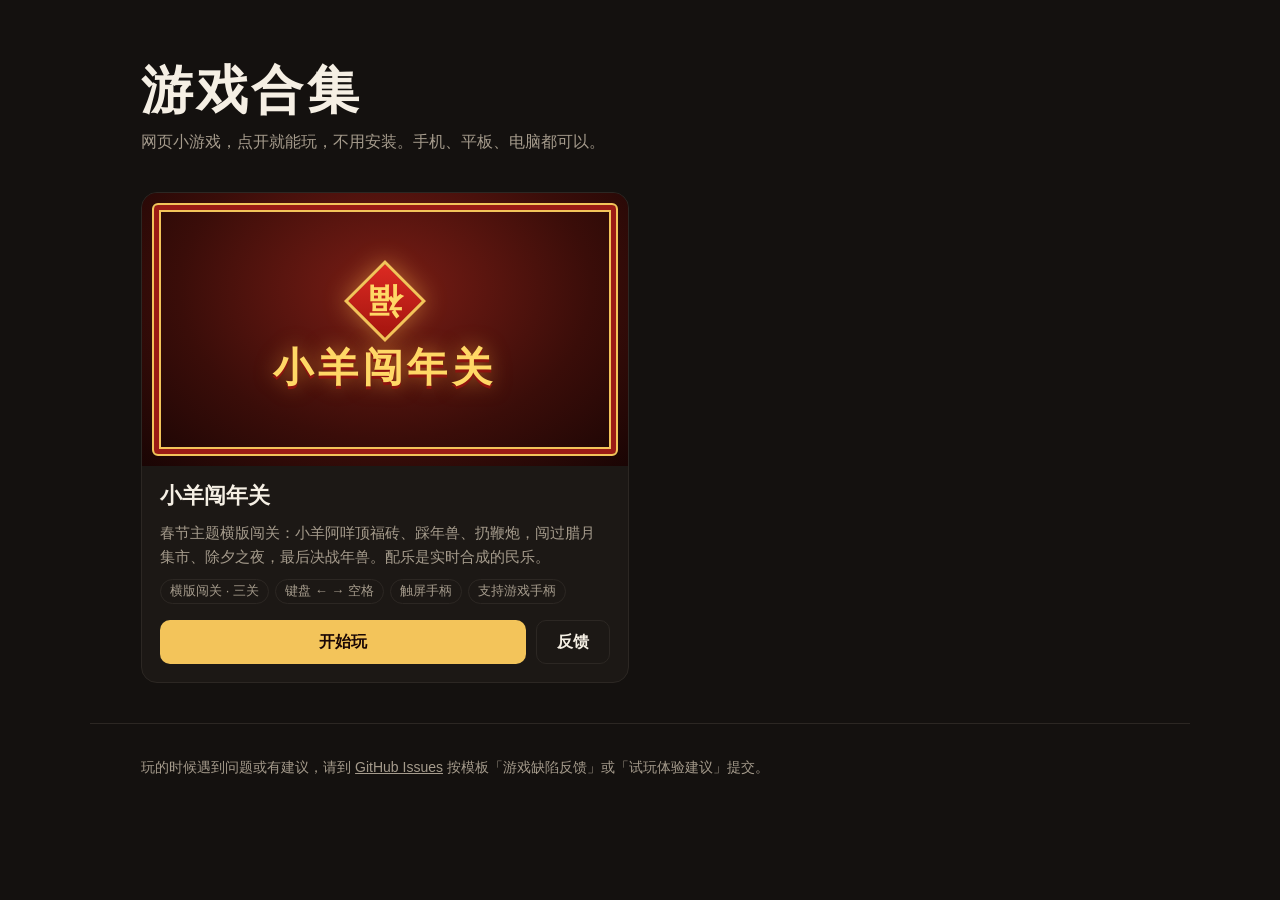
==== index.html @ cfd6b2c3 "游戏合集首页、小羊闯年关、Issue 模板 - index.html：游戏合集首页（每个游戏一张卡片：封面、简介、操作、开始玩、反馈） - xiaoyang/：小羊闯年关（原 Claude 网页，单文" ====
<!DOCTYPE html>
<html lang="zh-CN">
<head>
<meta charset="utf-8">
<meta name="viewport" content="width=device-width, initial-scale=1">
<title>游戏合集</title>
<meta name="description" content="网页小游戏合集，打开就能玩，手机电脑都可以。">
<style>
/*
VOICE: 街机厅门口的招牌——热闹、直接，一眼看到能玩什么。
IDEA: 一排游戏机台：每台一块发光的屏幕封面，下面是投币口一样的"开始玩"。
PICTURE: 每个游戏一张用 CSS 画的封面，取自游戏自己的颜色与标志物。
COLOUR and TYPE: 深墨底、暖白字；每台机子用自己游戏的主色；标题楷体，正文系统黑体。
LAYOUT: 标题一行，下面机台网格，窄屏单列；页脚是反馈入口。
*/
:root{color-scheme:dark;--bg:#14110f;--ink:#f5efe4;--mute:#a59b8c;--line:#2c2723;--card:#1c1815}
*{box-sizing:border-box;min-width:0}
body{margin:0;background:var(--bg);color:var(--ink);font:16px/1.6 -apple-system,"PingFang SC","Microsoft YaHei","Noto Sans SC",sans-serif}
a{color:inherit}
header,main,footer{max-width:1100px;margin:0 auto;padding:0 max(4vw,16px)}
header{padding-top:clamp(28px,6vw,64px);padding-bottom:20px}
h1{margin:0;font:900 clamp(34px,6vw,52px)/1.05 "KaiTi","STKaiti","Kaiti SC","楷体",serif;letter-spacing:.06em}
.lead{margin:10px 0 0;color:var(--mute);max-width:34em}
.grid{display:grid;grid-template-columns:repeat(auto-fill,minmax(min(100%,320px),1fr));gap:22px;padding:18px 0 40px}
.game{background:var(--card);border:1px solid var(--line);border-radius:16px;overflow:hidden;display:flex;flex-direction:column}
.cover{position:relative;aspect-ratio:16/9;display:flex;flex-direction:column;align-items:center;justify-content:center;gap:clamp(18px,4%,26px);overflow:hidden}
.cover b{position:relative;font:900 clamp(30px,5vw,40px)/1 "KaiTi","STKaiti","Kaiti SC","楷体",serif;letter-spacing:.12em;text-align:center}
.body{padding:16px 18px 18px;display:flex;flex-direction:column;gap:10px;flex:1}
.body h2{margin:0;font:900 22px/1.3 "KaiTi","STKaiti","Kaiti SC","楷体",serif}
.body p{margin:0;color:var(--mute);font-size:15px}
.tags{display:flex;flex-wrap:wrap;gap:6px}
.tags span{font-size:13px;padding:1px 9px;border:1px solid var(--line);border-radius:99px;color:var(--mute)}
.acts{display:flex;gap:10px;margin-top:auto;padding-top:6px}
.btn{display:inline-flex;align-items:center;justify-content:center;min-height:44px;padding:0 20px;border-radius:10px;text-decoration:none;font-weight:600;border:1px solid var(--line)}
.btn.go{flex:1;color:#1a0705;border:0}
.btn:focus-visible{outline:3px solid #f3c45a;outline-offset:2px}
footer{border-top:1px solid var(--line);padding-top:18px;padding-bottom:36px;color:var(--mute);font-size:14px}
/* 小羊闯年关：红底金边、斜放的福字 */
.c-xiaoyang{background:radial-gradient(ellipse at 50% 35%,#7a1d15 0%,#3a0d09 60%,#1a0504 100%)}
.c-xiaoyang::before{content:"";position:absolute;inset:10px;border:2px solid #f3c45a;border-radius:6px;box-shadow:inset 0 0 0 5px #9b1b15,inset 0 0 0 7px #f3c45a}
.c-xiaoyang .fu{position:relative;width:clamp(44px,14%,58px);aspect-ratio:1;rotate:45deg;background:linear-gradient(135deg,#dc2a22,#a3150f);border:3px solid #f3c45a;box-shadow:0 0 24px rgba(255,190,80,.45);display:grid;place-items:center;animation:sway 3.2s ease-in-out infinite}
.c-xiaoyang .fu i{rotate:135deg;font:900 clamp(26px,4vw,34px)/1 "KaiTi","STKaiti","Kaiti SC","楷体",serif;font-style:normal;color:#ffd866}
.c-xiaoyang b{color:#ffd866;text-shadow:0 3px 0 #8e140f,0 0 20px rgba(255,170,60,.6)}
.g-xiaoyang .go{background:#f3c45a}
@keyframes sway{50%{rotate:49deg}}
@media (prefers-reduced-motion:reduce){.c-xiaoyang .fu{animation:none}}
</style>
</head>
<body>
<header>
  <h1>游戏合集</h1>
  <p class="lead">网页小游戏，点开就能玩，不用安装。手机、平板、电脑都可以。</p>
</header>
<main>
  <div class="grid" id="grid">
    <article class="game g-xiaoyang">
      <div class="cover c-xiaoyang" aria-hidden="true"><span class="fu"><i>福</i></span><b>小羊闯年关</b></div>
      <div class="body">
        <h2>小羊闯年关</h2>
        <p>春节主题横版闯关：小羊阿咩顶福砖、踩年兽、扔鞭炮，闯过腊月集市、除夕之夜，最后决战年兽。配乐是实时合成的民乐。</p>
        <div class="tags"><span>横版闯关 · 三关</span><span>键盘 ← → 空格</span><span>触屏手柄</span><span>支持游戏手柄</span></div>
        <div class="acts"><a class="btn go" href="xiaoyang/">开始玩</a><a class="btn" href="https://github.com/damizhoufang/game-sites/issues/new/choose">反馈</a></div>
      </div>
    </article>
  </div>
</main>
<footer>
  <p>玩的时候遇到问题或有建议，请到 <a href="https://github.com/damizhoufang/game-sites/issues/new/choose">GitHub Issues</a> 按模板「游戏缺陷反馈」或「试玩体验建议」提交。</p>
</footer>
</body>
</html>
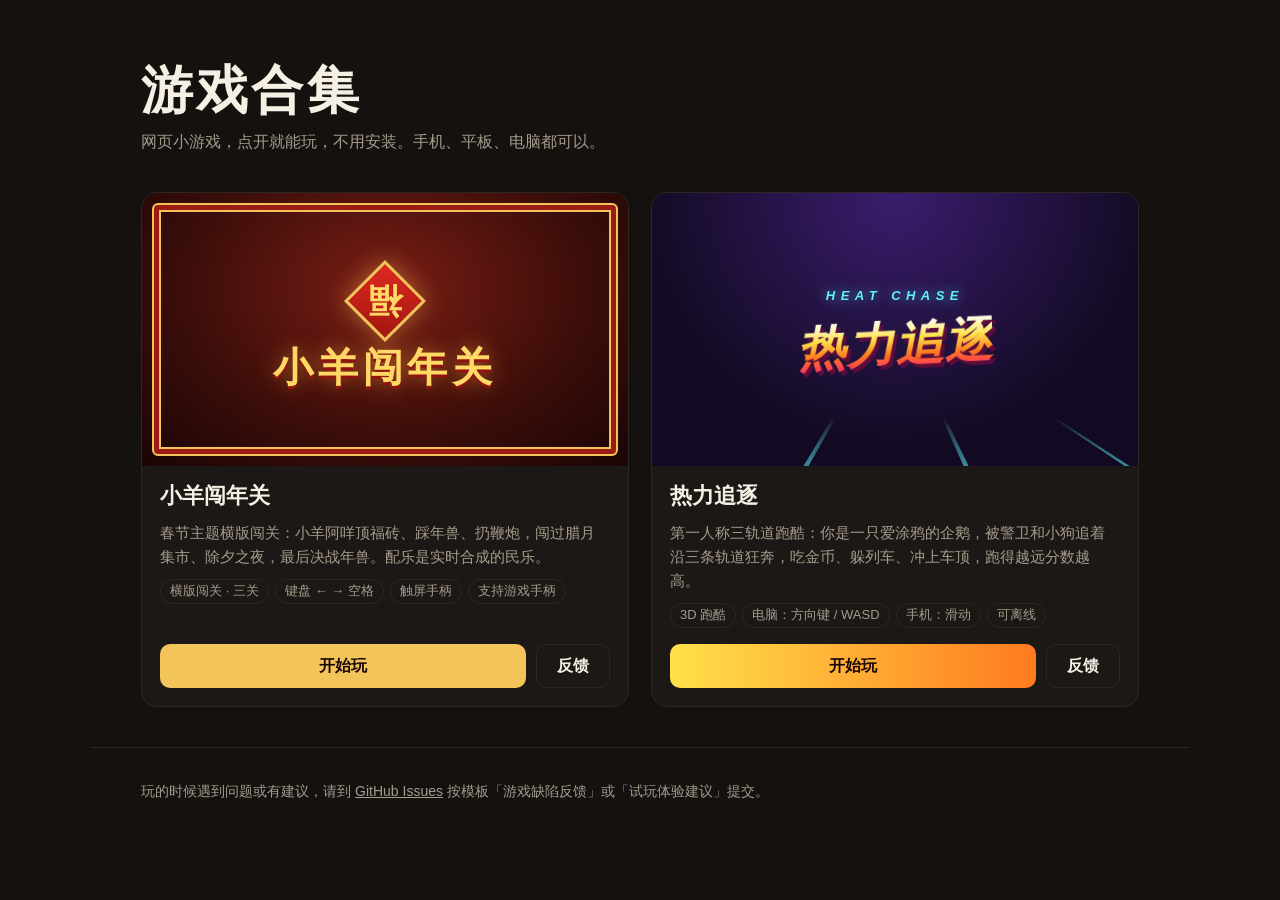
==== commit d0870dca: "新增热力追逐 - heat-chase/：取自 insurance-data-analysis 仓库 heat-chase-game 分支（750d3ed）的 heat-chase/ 文件夹，原样放入" ====
--- a/index.html
+++ b/index.html
@@ -42,6 +42,12 @@
 .c-xiaoyang .fu i{rotate:135deg;font:900 clamp(26px,4vw,34px)/1 "KaiTi","STKaiti","Kaiti SC","楷体",serif;font-style:normal;color:#ffd866}
 .c-xiaoyang b{color:#ffd866;text-shadow:0 3px 0 #8e140f,0 0 20px rgba(255,170,60,.6)}
 .g-xiaoyang .go{background:#f3c45a}
+/* 热力追逐：紫夜底、橙黄渐变字、青色霓虹 */
+.c-heat{background:radial-gradient(circle at 50% 0,#3a1d6e,#120a22 70%)}
+.c-heat .en{position:relative;font:italic 900 13px/1 "Arial Black",Impact,sans-serif;letter-spacing:.42em;color:#5ef2ff;text-shadow:0 0 12px rgba(94,242,255,.7)}
+.c-heat b{font:italic 900 clamp(36px,6vw,48px)/1.05 "Arial Black",Impact,"PingFang SC","Microsoft YaHei",sans-serif;letter-spacing:.02em;background:linear-gradient(180deg,#fffbe0 6%,#ffe14a 36%,#ff7a1f 68%,#ff2e63);-webkit-background-clip:text;background-clip:text;color:transparent;filter:drop-shadow(3px 4px 0 #5a0d3a);rotate:-3deg}
+.c-heat .rails{position:absolute;left:0;right:0;bottom:0;height:34%;background:repeating-linear-gradient(90deg,transparent 0 31%,rgba(94,242,255,.55) 31% 32%,transparent 32% 33.3%);mask:linear-gradient(transparent,#000);transform:perspective(120px) rotateX(38deg);transform-origin:bottom}
+.g-heat .go{background:linear-gradient(90deg,#ffe14a,#ff7a1f)}
 @keyframes sway{50%{rotate:49deg}}
 @media (prefers-reduced-motion:reduce){.c-xiaoyang .fu{animation:none}}
 </style>
@@ -62,6 +68,15 @@
         <div class="acts"><a class="btn go" href="xiaoyang/">开始玩</a><a class="btn" href="https://github.com/damizhoufang/game-sites/issues/new/choose">反馈</a></div>
       </div>
     </article>
+    <article class="game g-heat">
+      <div class="cover c-heat" aria-hidden="true"><span class="en">HEAT CHASE</span><b>热力追逐</b><span class="rails"></span></div>
+      <div class="body">
+        <h2>热力追逐</h2>
+        <p>第一人称三轨道跑酷：你是一只爱涂鸦的企鹅，被警卫和小狗追着沿三条轨道狂奔，吃金币、躲列车、冲上车顶，跑得越远分数越高。</p>
+        <div class="tags"><span>3D 跑酷</span><span>电脑：方向键 / WASD</span><span>手机：滑动</span><span>可离线</span></div>
+        <div class="acts"><a class="btn go" href="heat-chase/">开始玩</a><a class="btn" href="https://github.com/damizhoufang/game-sites/issues/new/choose">反馈</a></div>
+      </div>
+    </article>
   </div>
 </main>
 <footer>
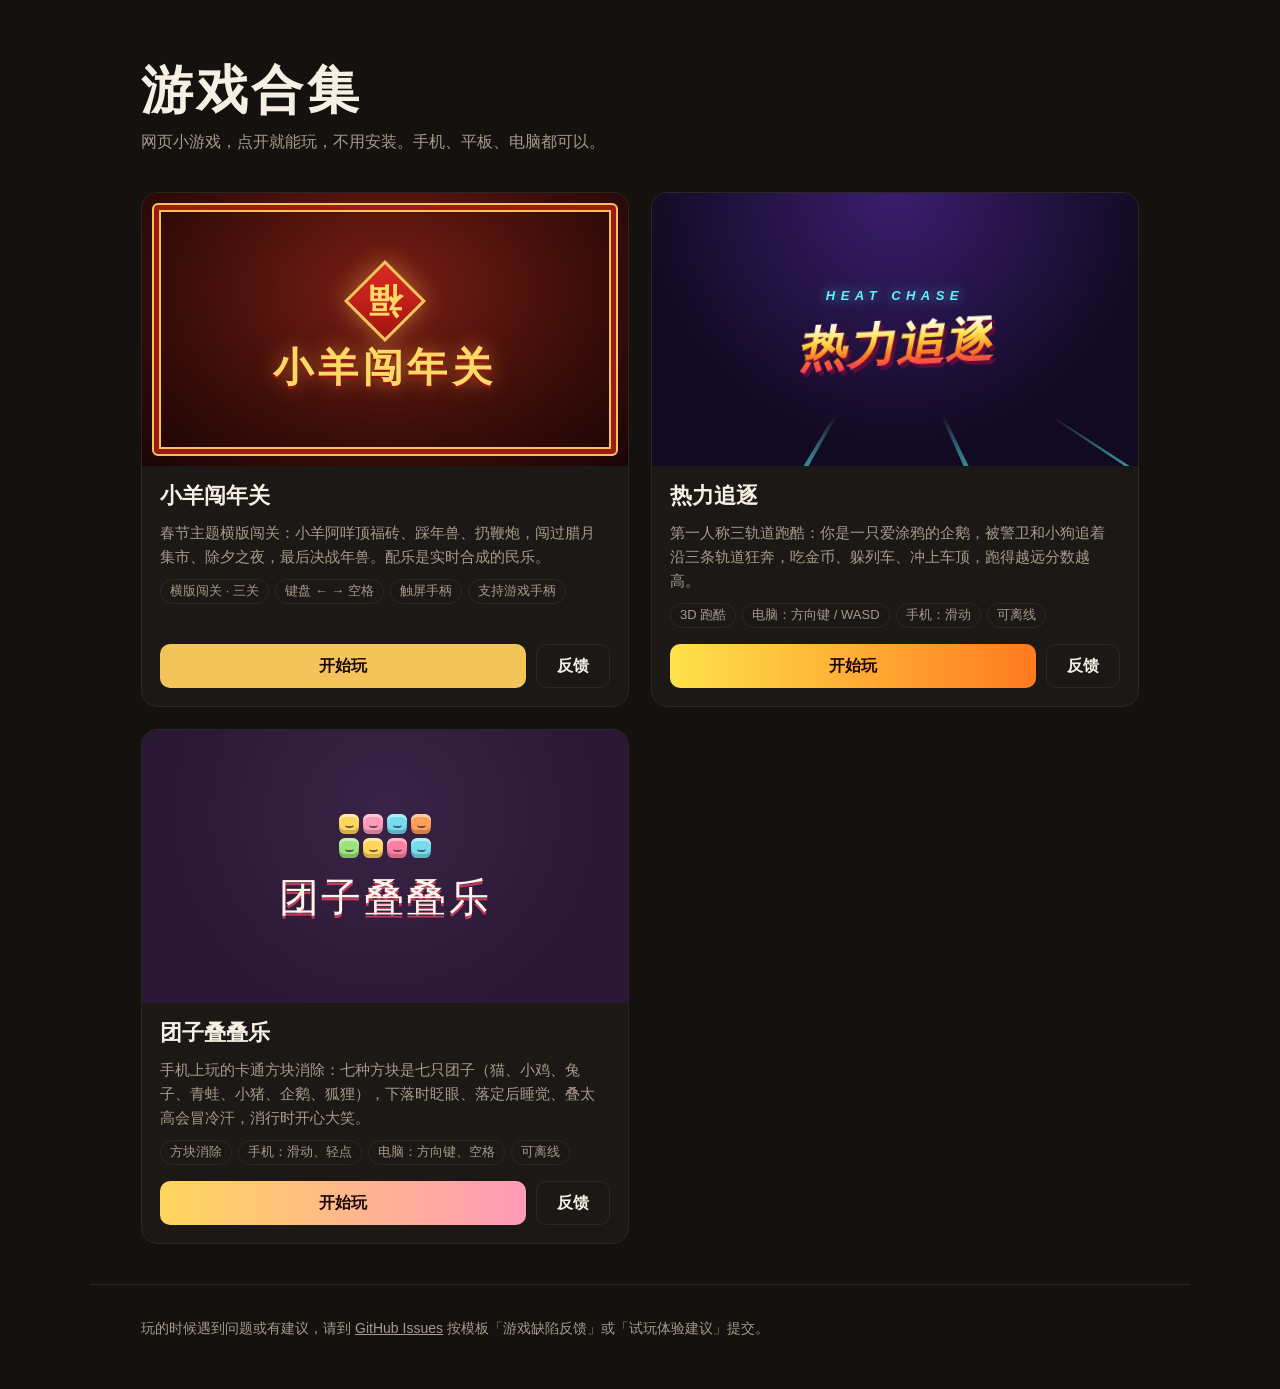
==== commit 4913c824: "新增团子叠叠乐 - dango-stack/：取自 insurance-data-analysis 仓库 dango-stack-game 分支（2bef17f）的 dango-stack/ 文件夹，" ====
--- a/index.html
+++ b/index.html
@@ -48,6 +48,13 @@
 .c-heat b{font:italic 900 clamp(36px,6vw,48px)/1.05 "Arial Black",Impact,"PingFang SC","Microsoft YaHei",sans-serif;letter-spacing:.02em;background:linear-gradient(180deg,#fffbe0 6%,#ffe14a 36%,#ff7a1f 68%,#ff2e63);-webkit-background-clip:text;background-clip:text;color:transparent;filter:drop-shadow(3px 4px 0 #5a0d3a);rotate:-3deg}
 .c-heat .rails{position:absolute;left:0;right:0;bottom:0;height:34%;background:repeating-linear-gradient(90deg,transparent 0 31%,rgba(94,242,255,.55) 31% 32%,transparent 32% 33.3%);mask:linear-gradient(transparent,#000);transform:perspective(120px) rotateX(38deg);transform-origin:bottom}
 .g-heat .go{background:linear-gradient(90deg,#ffe14a,#ff7a1f)}
+/* 团子叠叠乐：深紫夜底、糖果色团子方块 */
+.c-dango{background:radial-gradient(circle at 50% 30%,#3a2346,#2a1834 70%)}
+.c-dango .stack{display:grid;grid-template-columns:repeat(4,clamp(20px,6.5%,28px));gap:4px}
+.c-dango .stack i{aspect-ratio:1;border-radius:32%;background:var(--c);box-shadow:inset 0 -4px 0 rgba(0,0,0,.18),inset 0 3px 0 rgba(255,255,255,.45)}
+.c-dango .stack i::after{content:"";display:block;width:46%;height:18%;margin:42% auto 0;border-bottom:2px solid rgba(58,35,70,.75);border-radius:0 0 50% 50%}
+.c-dango b{font:400 clamp(30px,5vw,40px)/1.05 "ZCOOL KuaiLe","PingFang SC","Microsoft YaHei",sans-serif;color:#fff6ea;letter-spacing:.06em;text-shadow:0 3px 0 #c2385f}
+.g-dango .go{background:linear-gradient(90deg,#ffd65c,#ff9ab8)}
 @keyframes sway{50%{rotate:49deg}}
 @media (prefers-reduced-motion:reduce){.c-xiaoyang .fu{animation:none}}
 </style>
@@ -77,6 +84,15 @@
         <div class="acts"><a class="btn go" href="heat-chase/">开始玩</a><a class="btn" href="https://github.com/damizhoufang/game-sites/issues/new/choose">反馈</a></div>
       </div>
     </article>
+    <article class="game g-dango">
+      <div class="cover c-dango" aria-hidden="true"><span class="stack"><i style="--c:#ffd65c"></i><i style="--c:#ff9ab8"></i><i style="--c:#74dcea"></i><i style="--c:#ff9f58"></i><i style="--c:#9be37a"></i><i style="--c:#ffd65c"></i><i style="--c:#ff7fa3"></i><i style="--c:#74dcea"></i></span><b>团子叠叠乐</b></div>
+      <div class="body">
+        <h2>团子叠叠乐</h2>
+        <p>手机上玩的卡通方块消除：七种方块是七只团子（猫、小鸡、兔子、青蛙、小猪、企鹅、狐狸），下落时眨眼、落定后睡觉、叠太高会冒冷汗，消行时开心大笑。</p>
+        <div class="tags"><span>方块消除</span><span>手机：滑动、轻点</span><span>电脑：方向键、空格</span><span>可离线</span></div>
+        <div class="acts"><a class="btn go" href="dango-stack/">开始玩</a><a class="btn" href="https://github.com/damizhoufang/game-sites/issues/new/choose">反馈</a></div>
+      </div>
+    </article>
   </div>
 </main>
 <footer>
